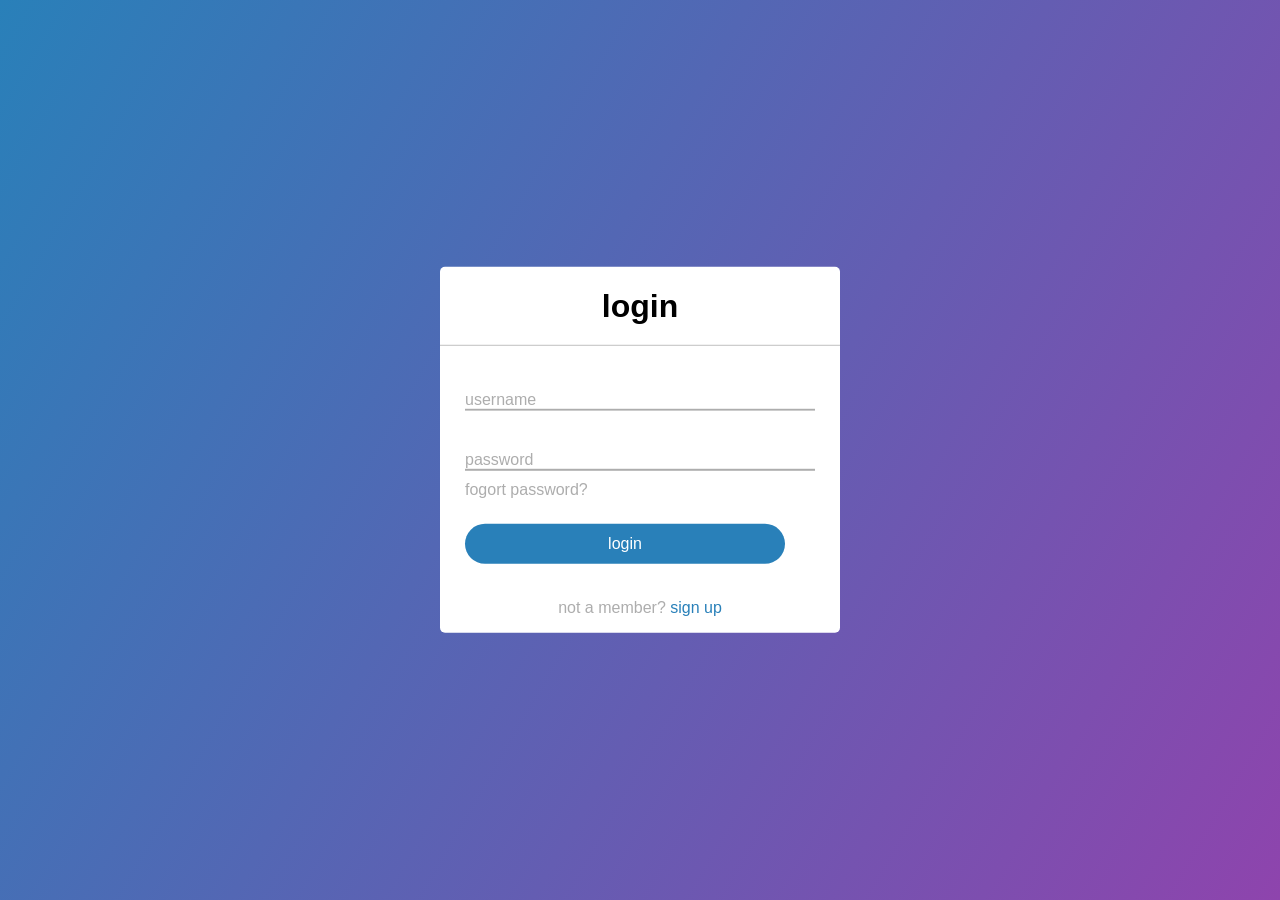
==== index.html @ bed3e4ce "this is my youtube clone project" ====
<html lang="en">
<head>
    <meta charset="UTF-8">
    <meta http-equiv="X-UA-Compatible" content="IE=edge">
    <meta name="viewport" content="width=device-width, initial-scale=1.0">
    <title>Document</title>
    <link rel="stylesheet" href="style.css">
</head>
<body>
    <div class="center">
        <form>
            <h1>login</h1>
            <div class="input-type">
                <input type="text">
                <label>username</label>
                
            </div>
            <div class="input-type">
                <input type="password">
                <label>password</label>
            </div>
            <div class="pass">
                fogort password?
            </div>
            <div class="log">
            <input type="submit" value="login">
            </div>
            <div class="sign">
                not a member?  <a href="#">sign up</a>
            </div>
        </form>

    </div>

    
</body>
</html>
---- style.css ----
body {
    margin: 0;
    padding: 0;
    font-family: sans-serif;
    background: linear-gradient(120deg,#2980b9,#8e44ad);

 }
 .center{
    position:absolute;
    top: 50%;
    left: 50%;
    transform: translate(-50%,-50%);
    width: 400px;
    background-color: white;
    border-radius: 5px;
 }
 .center h1 {
    text-align: center;
    padding-bottom:20px;
    margin-bottom: 5px;
    border-bottom: 1px solid silver;
 }
 form .input-type{
    margin:0 25px ;
    border-bottom:2px solid #adadad ;
 }
.input-type input{
    height:40px;
    width:100%;
    font-size:16px;
    outline:none;
    border:none;

}
 .input-type label{
    color: #adadad;
}
.pass{
    margin:10px 25px 0 25px;
    color:#adadad;


}
.pass:hover {
    text-decoration: underline;

}
input[type="submit"] {
   width: 80%;
   margin: 25px ;
   height: 40px;
   border-radius: 20px;
   border: none;
   font-size: 16px;
   color: white;
   background-color: #2980b9;
}
.sign{
   margin: 10px 25px 0 25px;
   color: #adadad;
   text-decoration: none;  
   text-align: center;

}
.sign a {
   text-decoration: none;
   color: #2980b9;
}
.sign a:hover{
   text-decoration: underline;
   
}
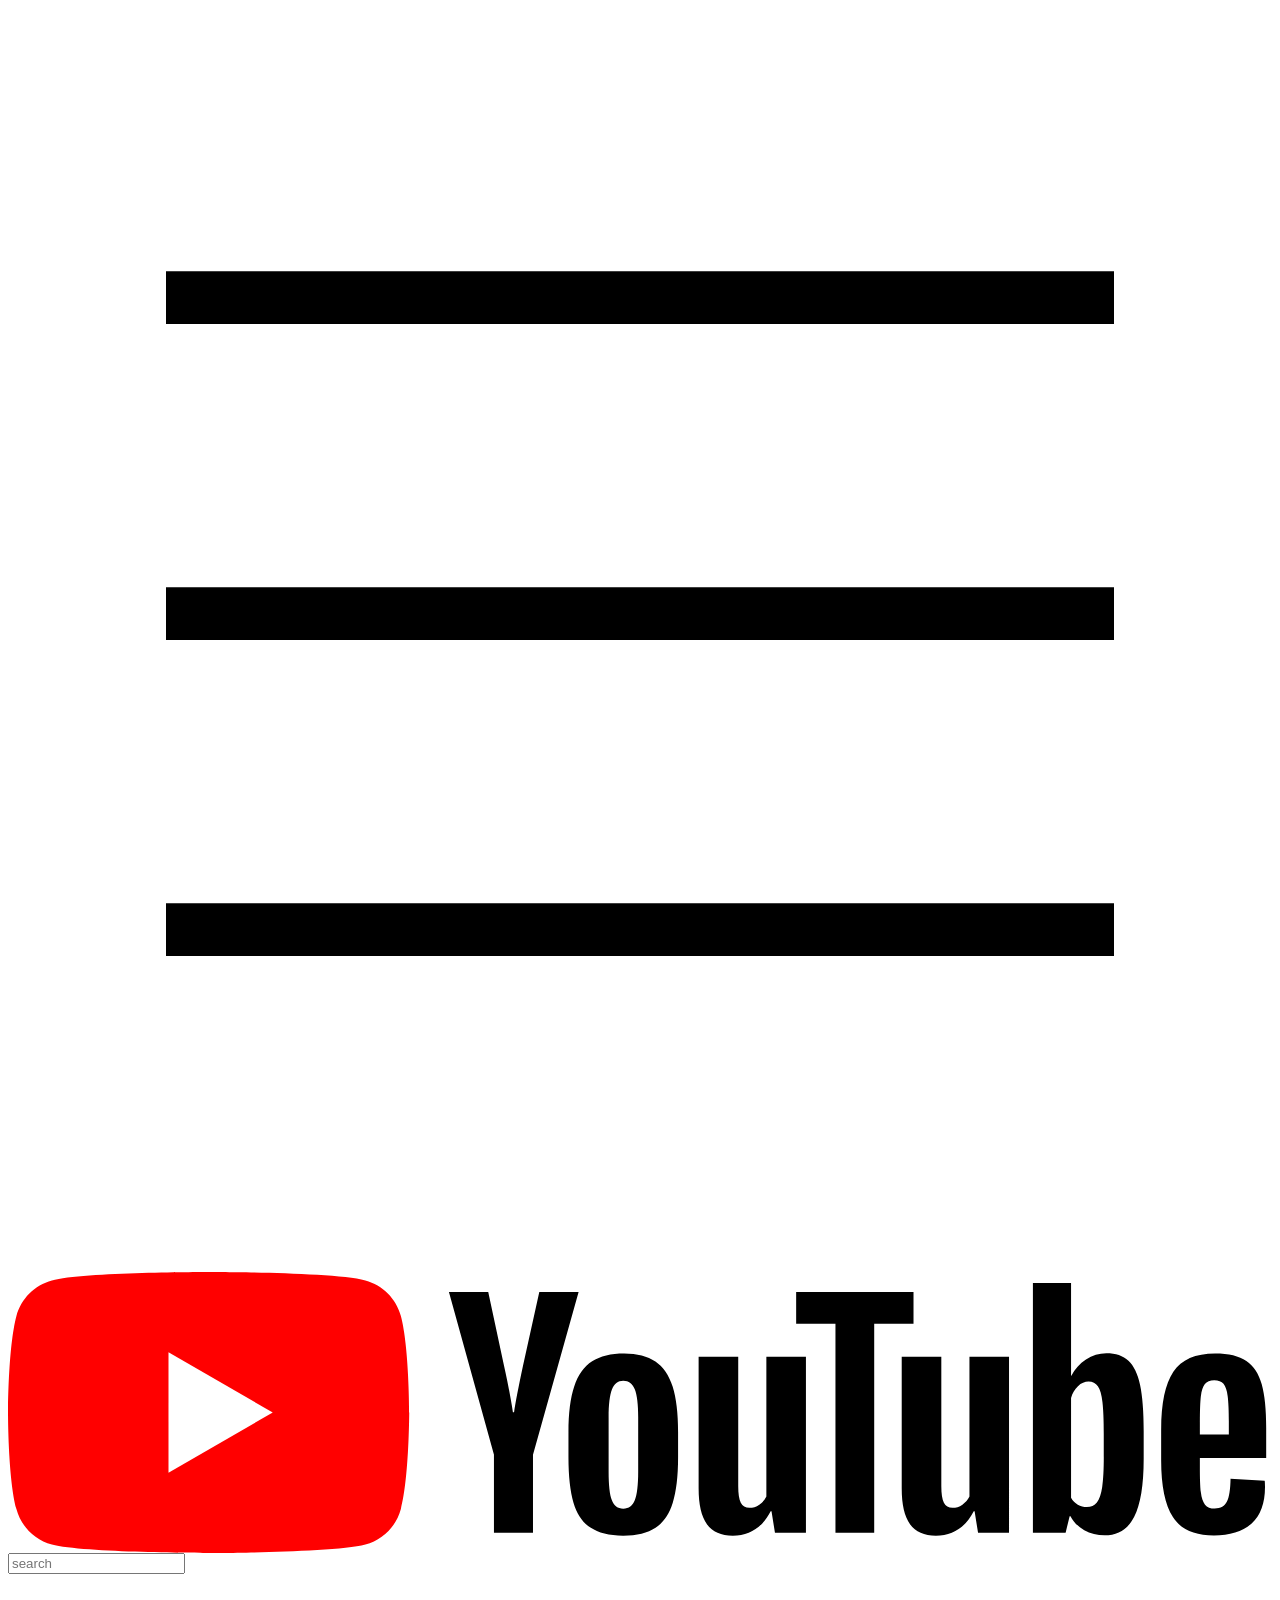
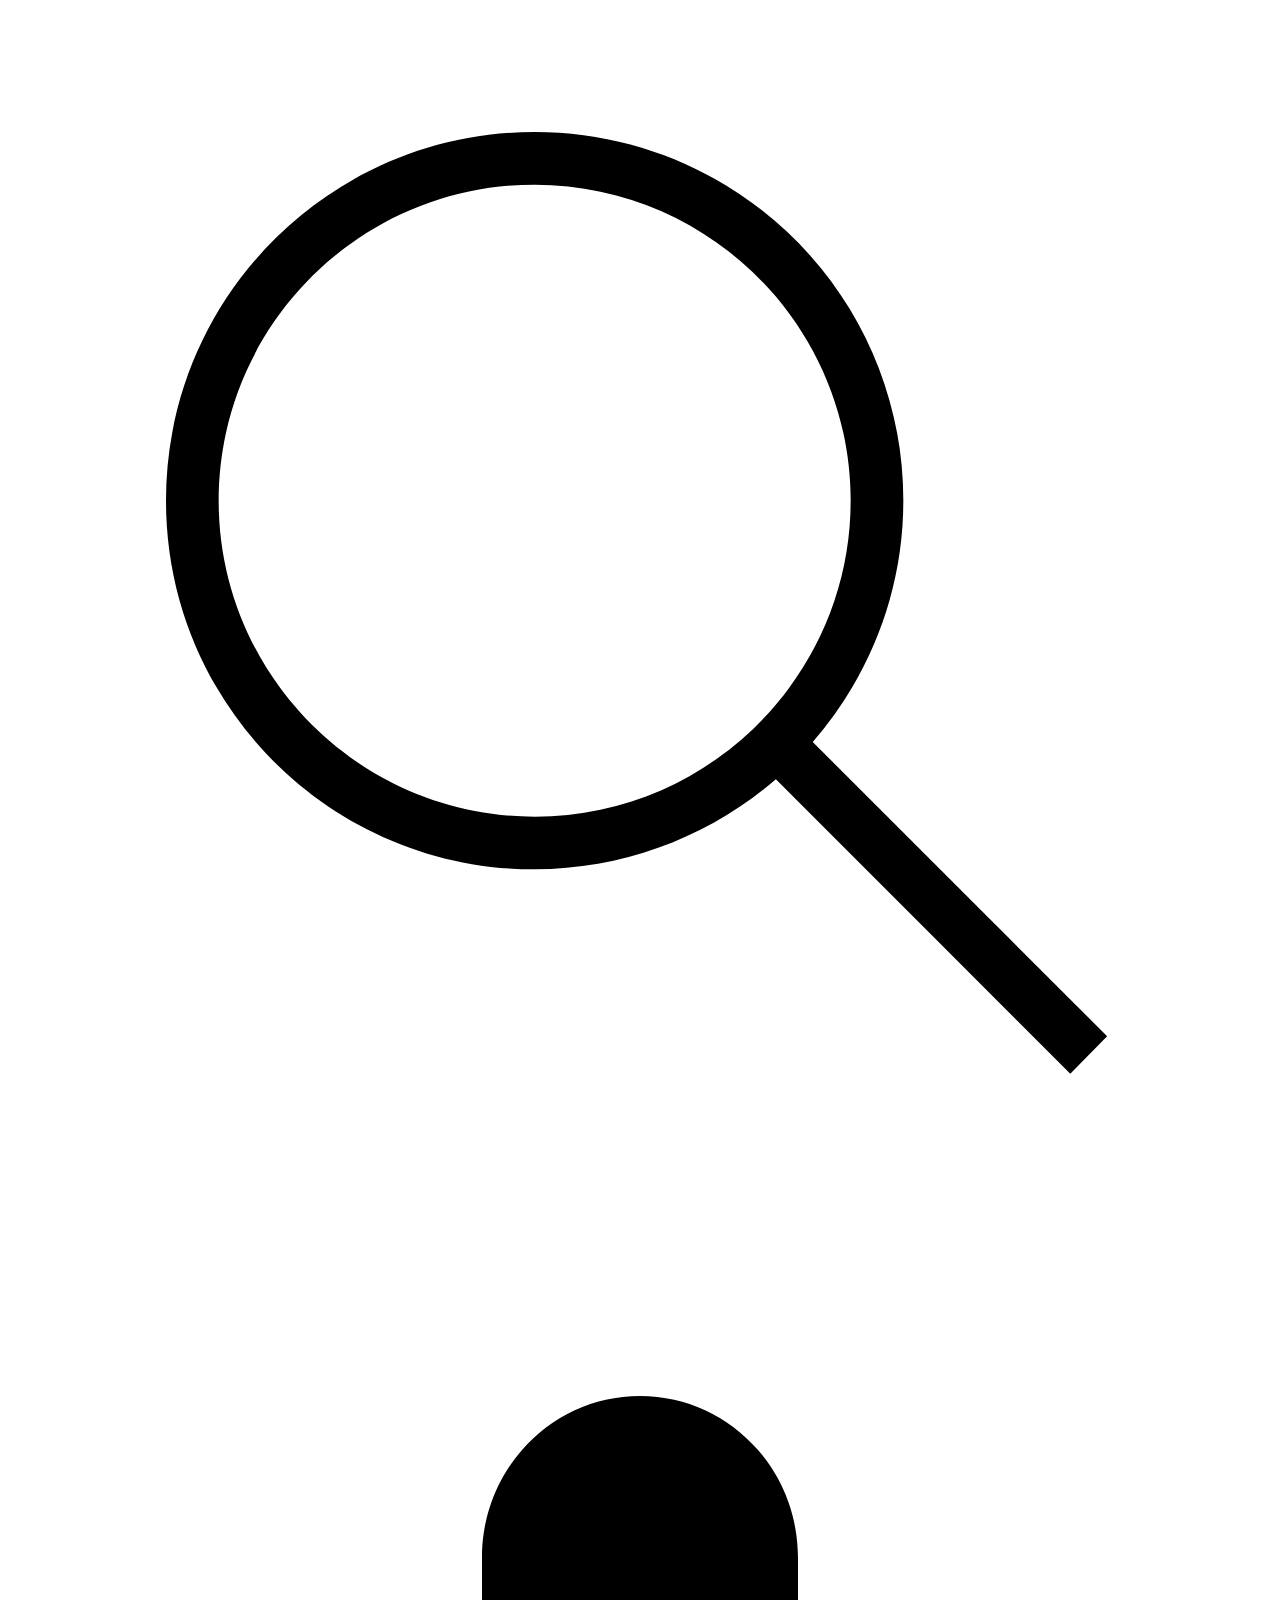
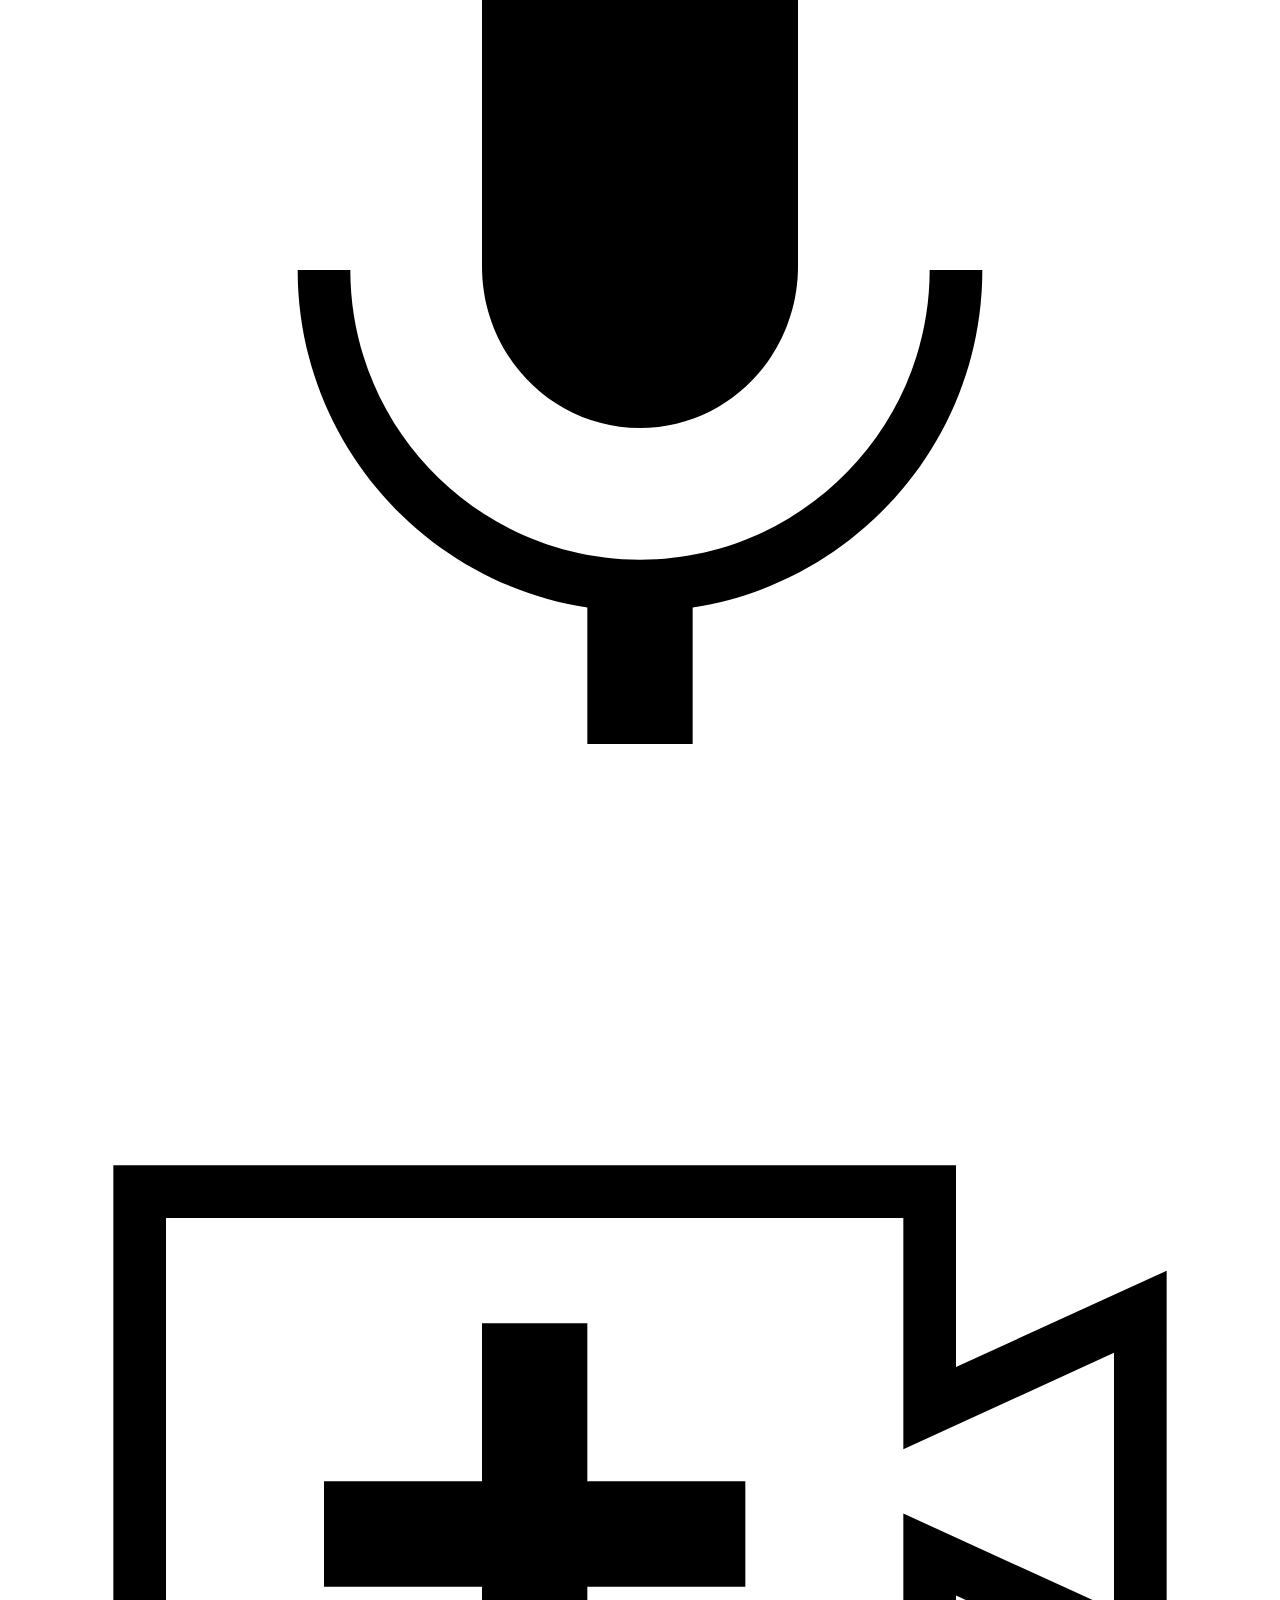
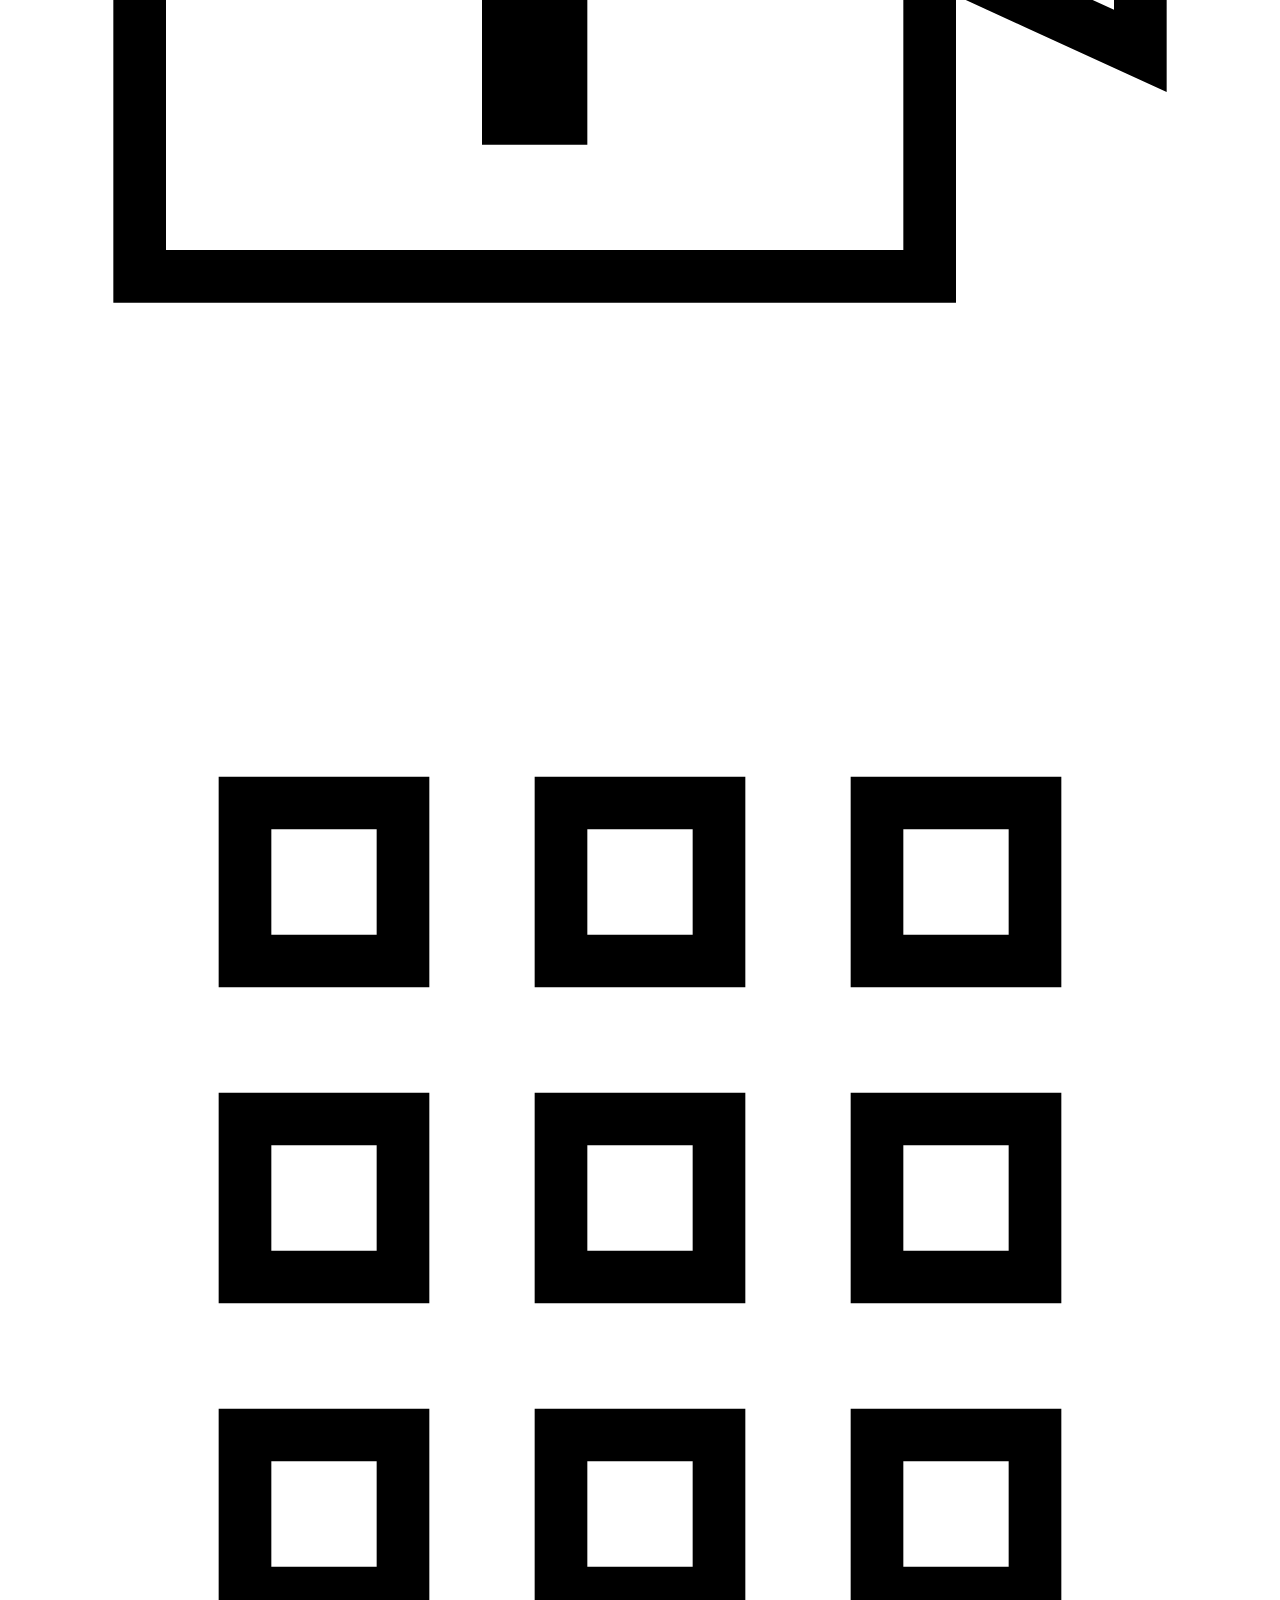
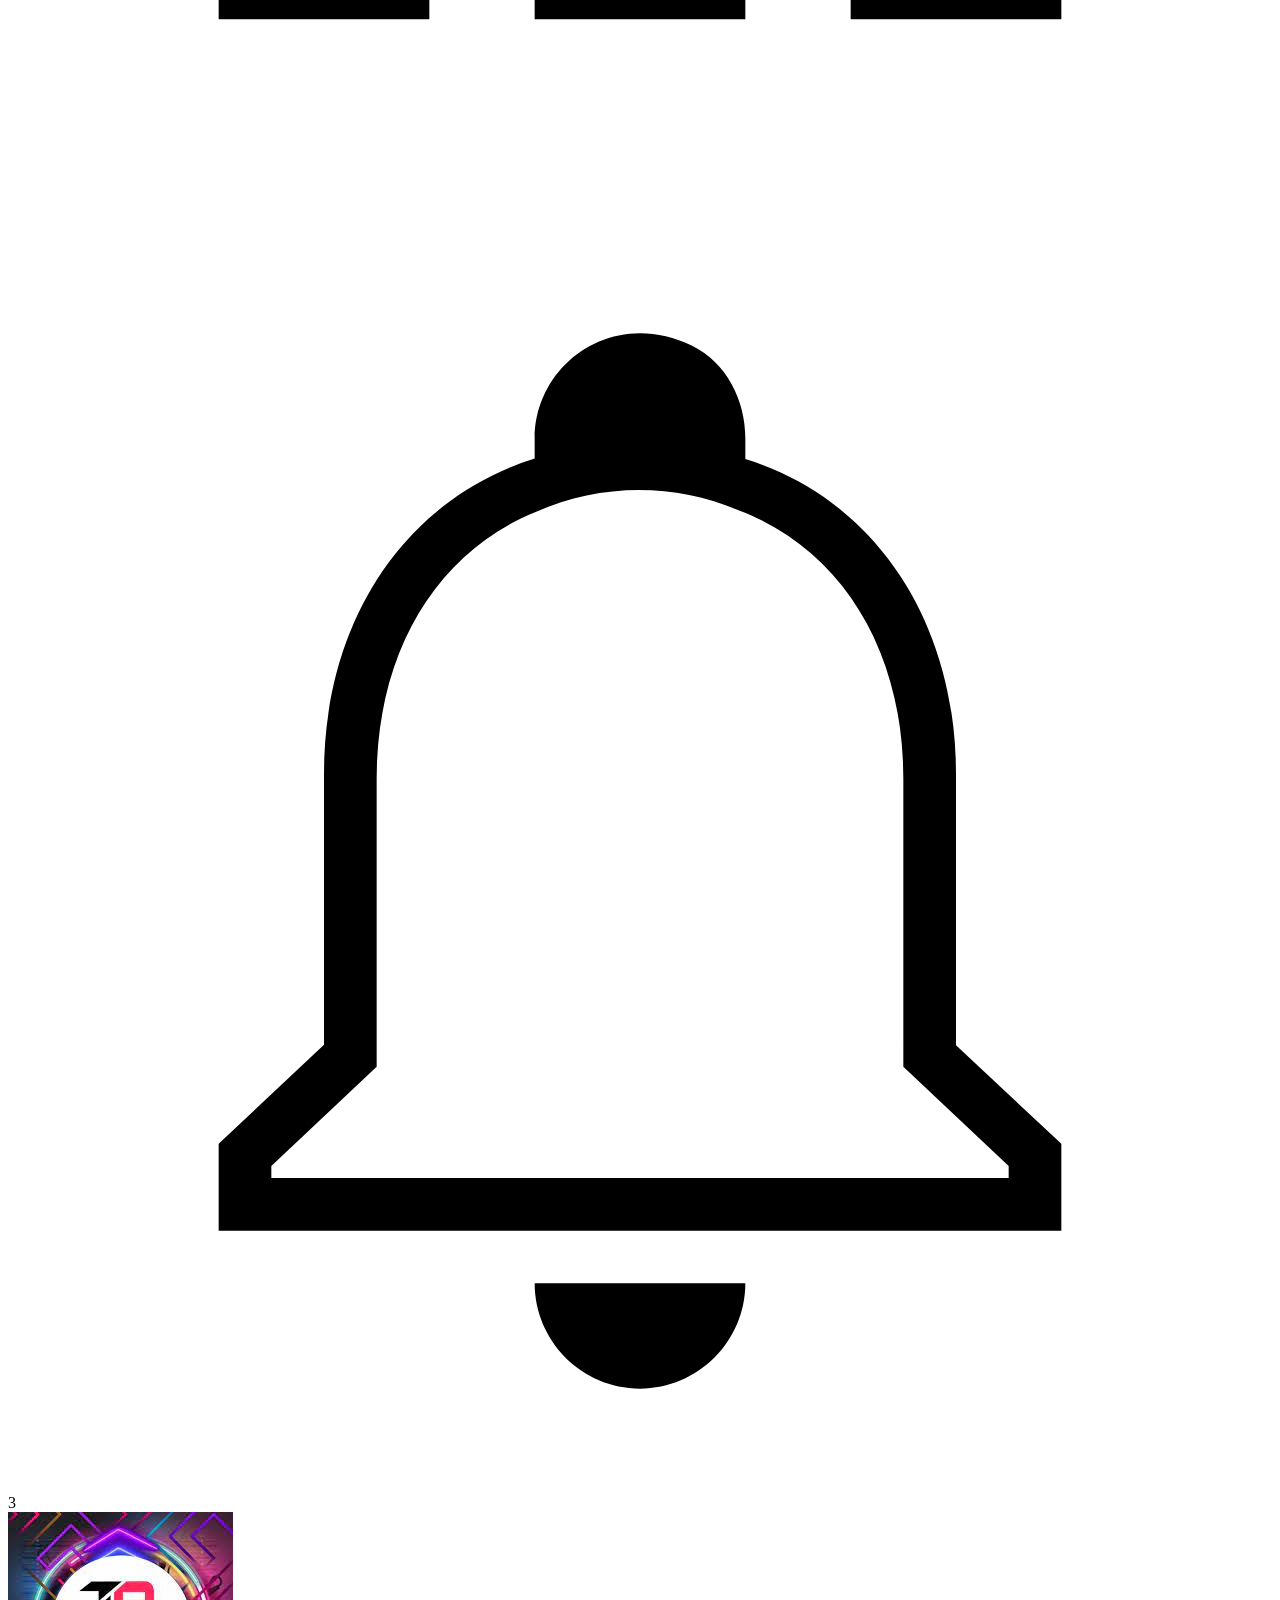
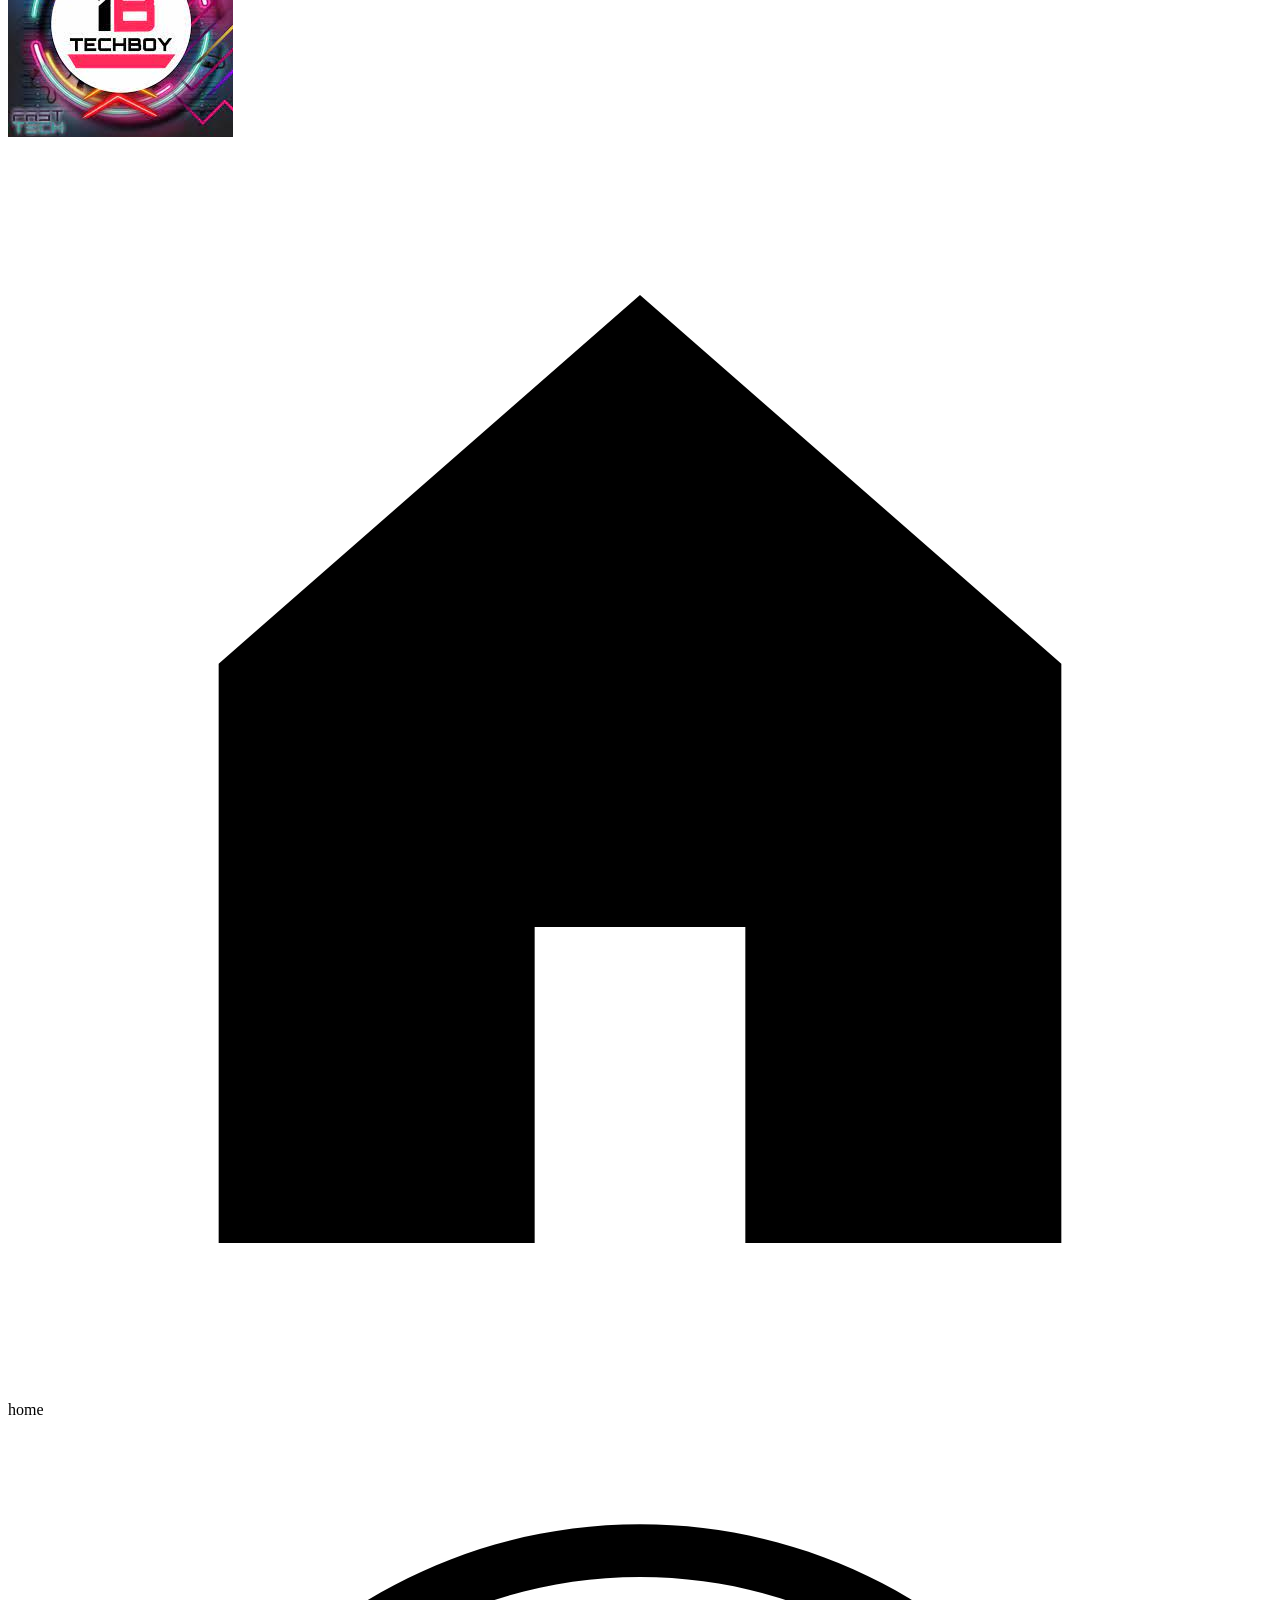
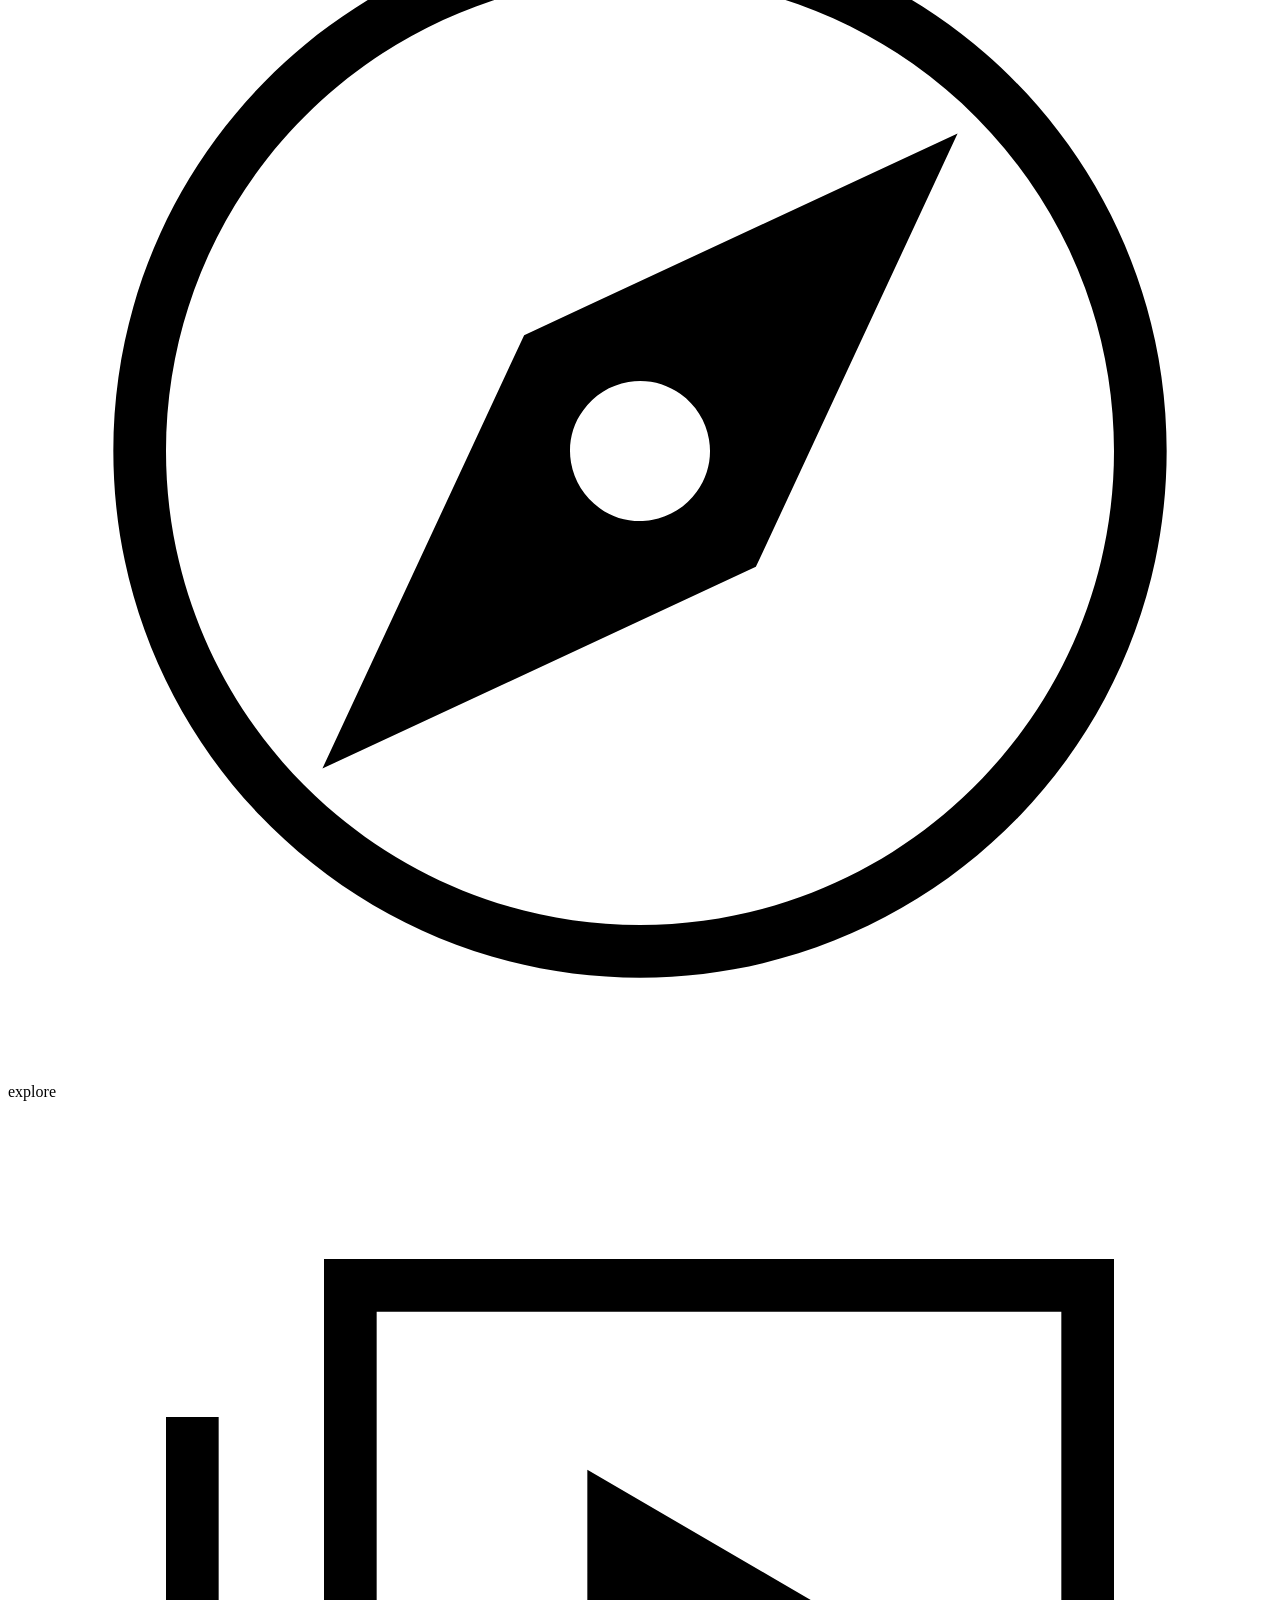
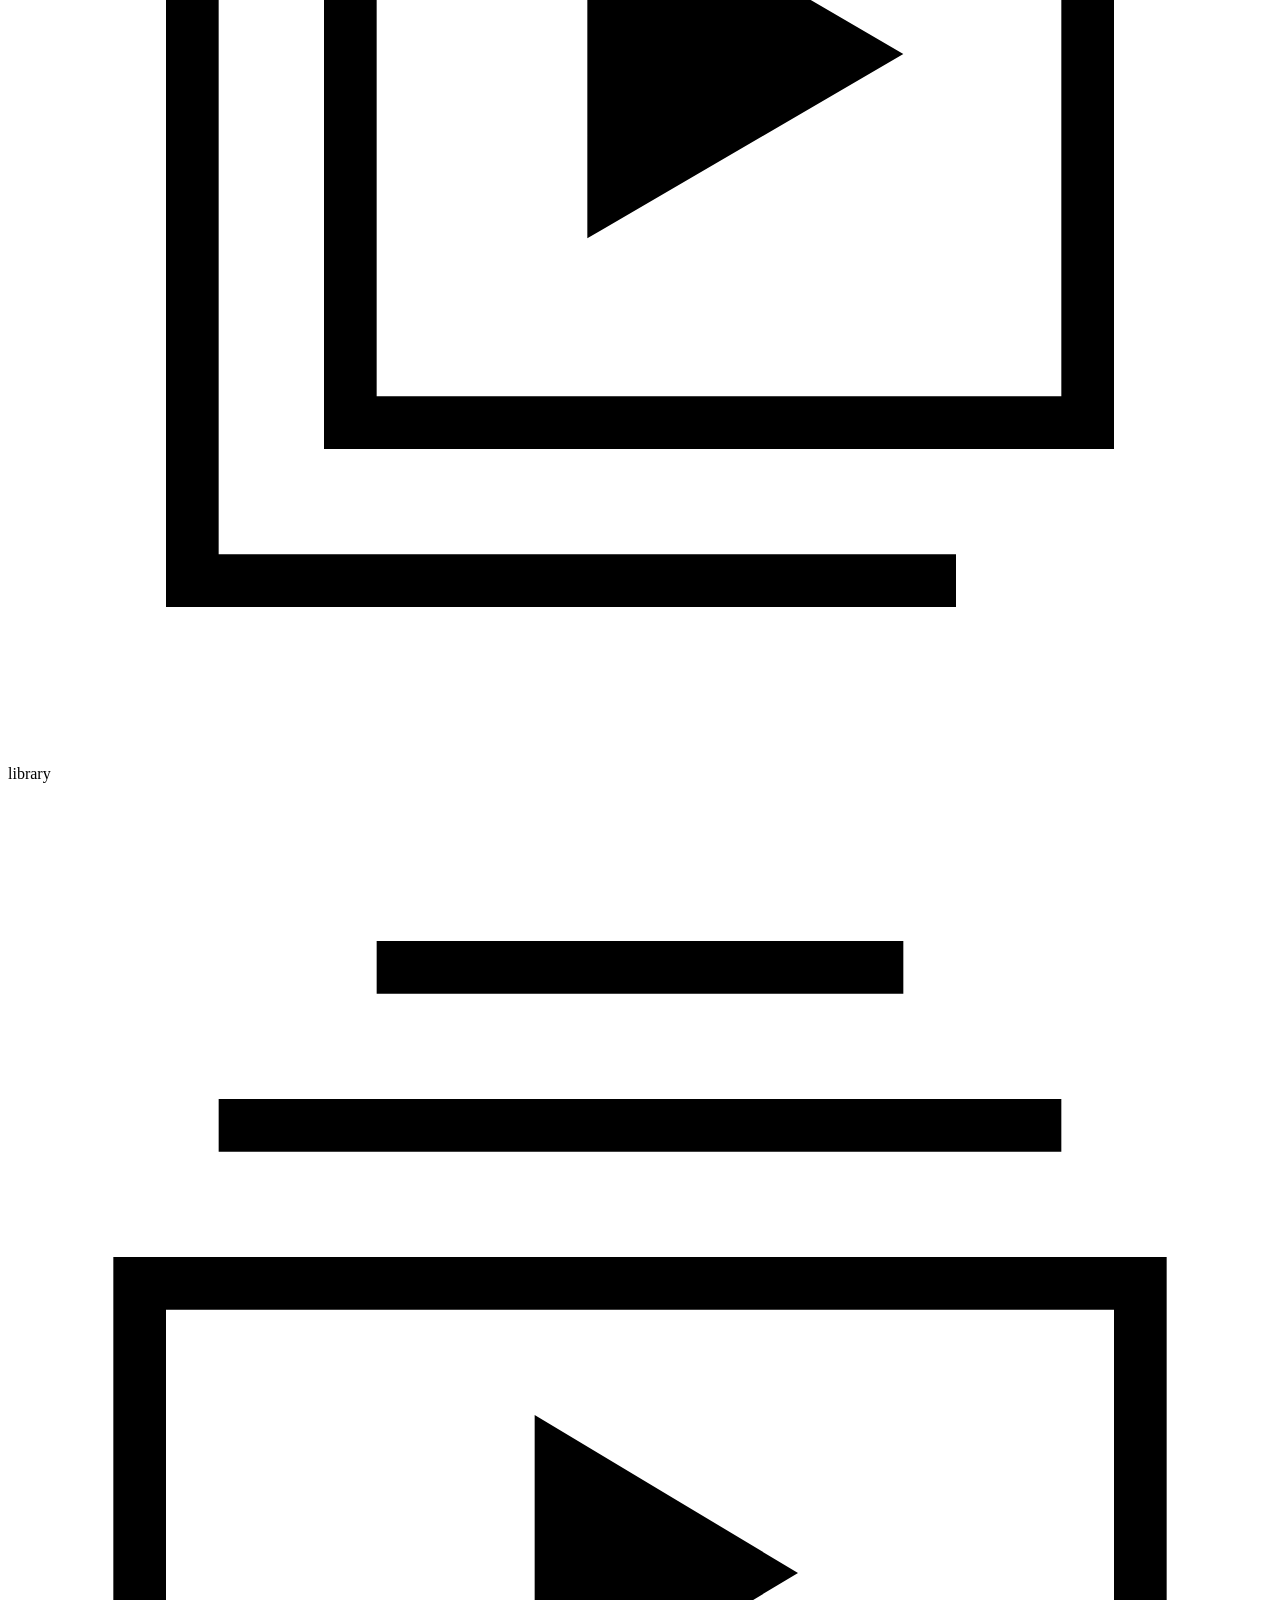
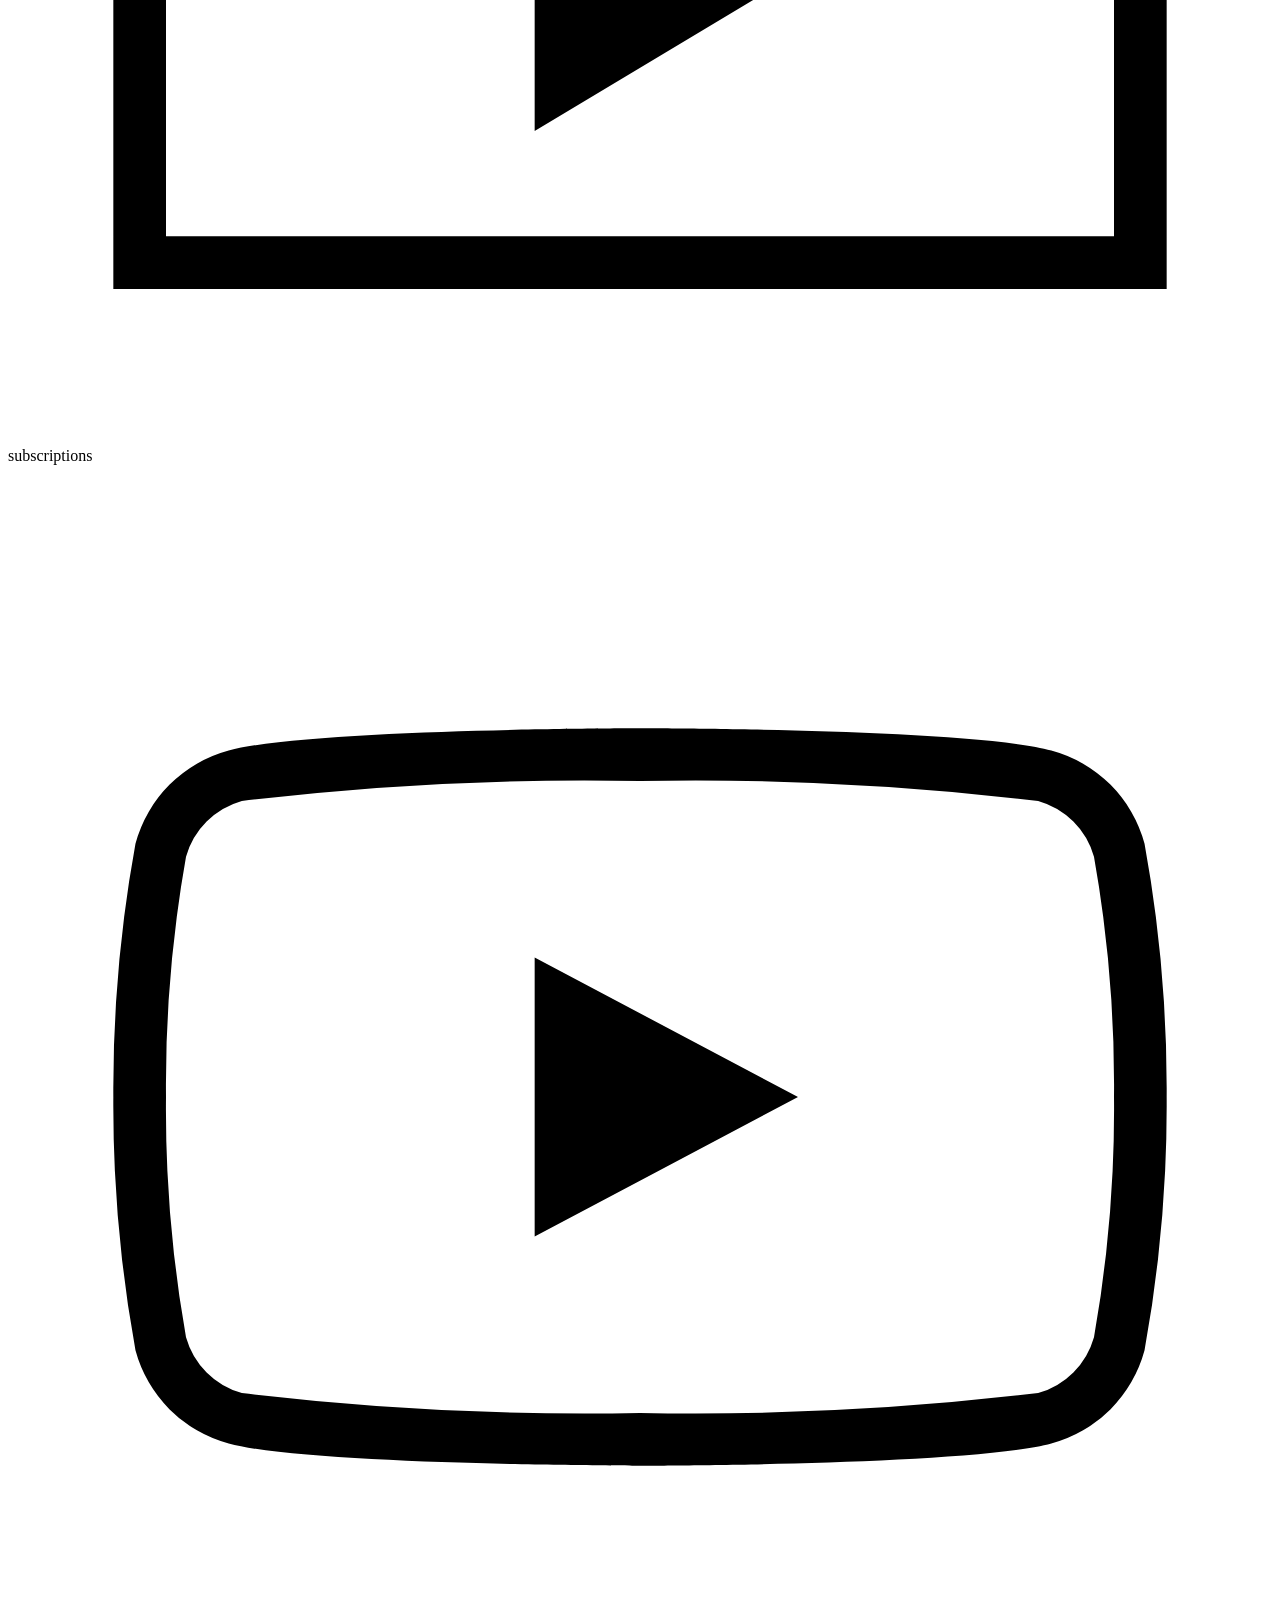
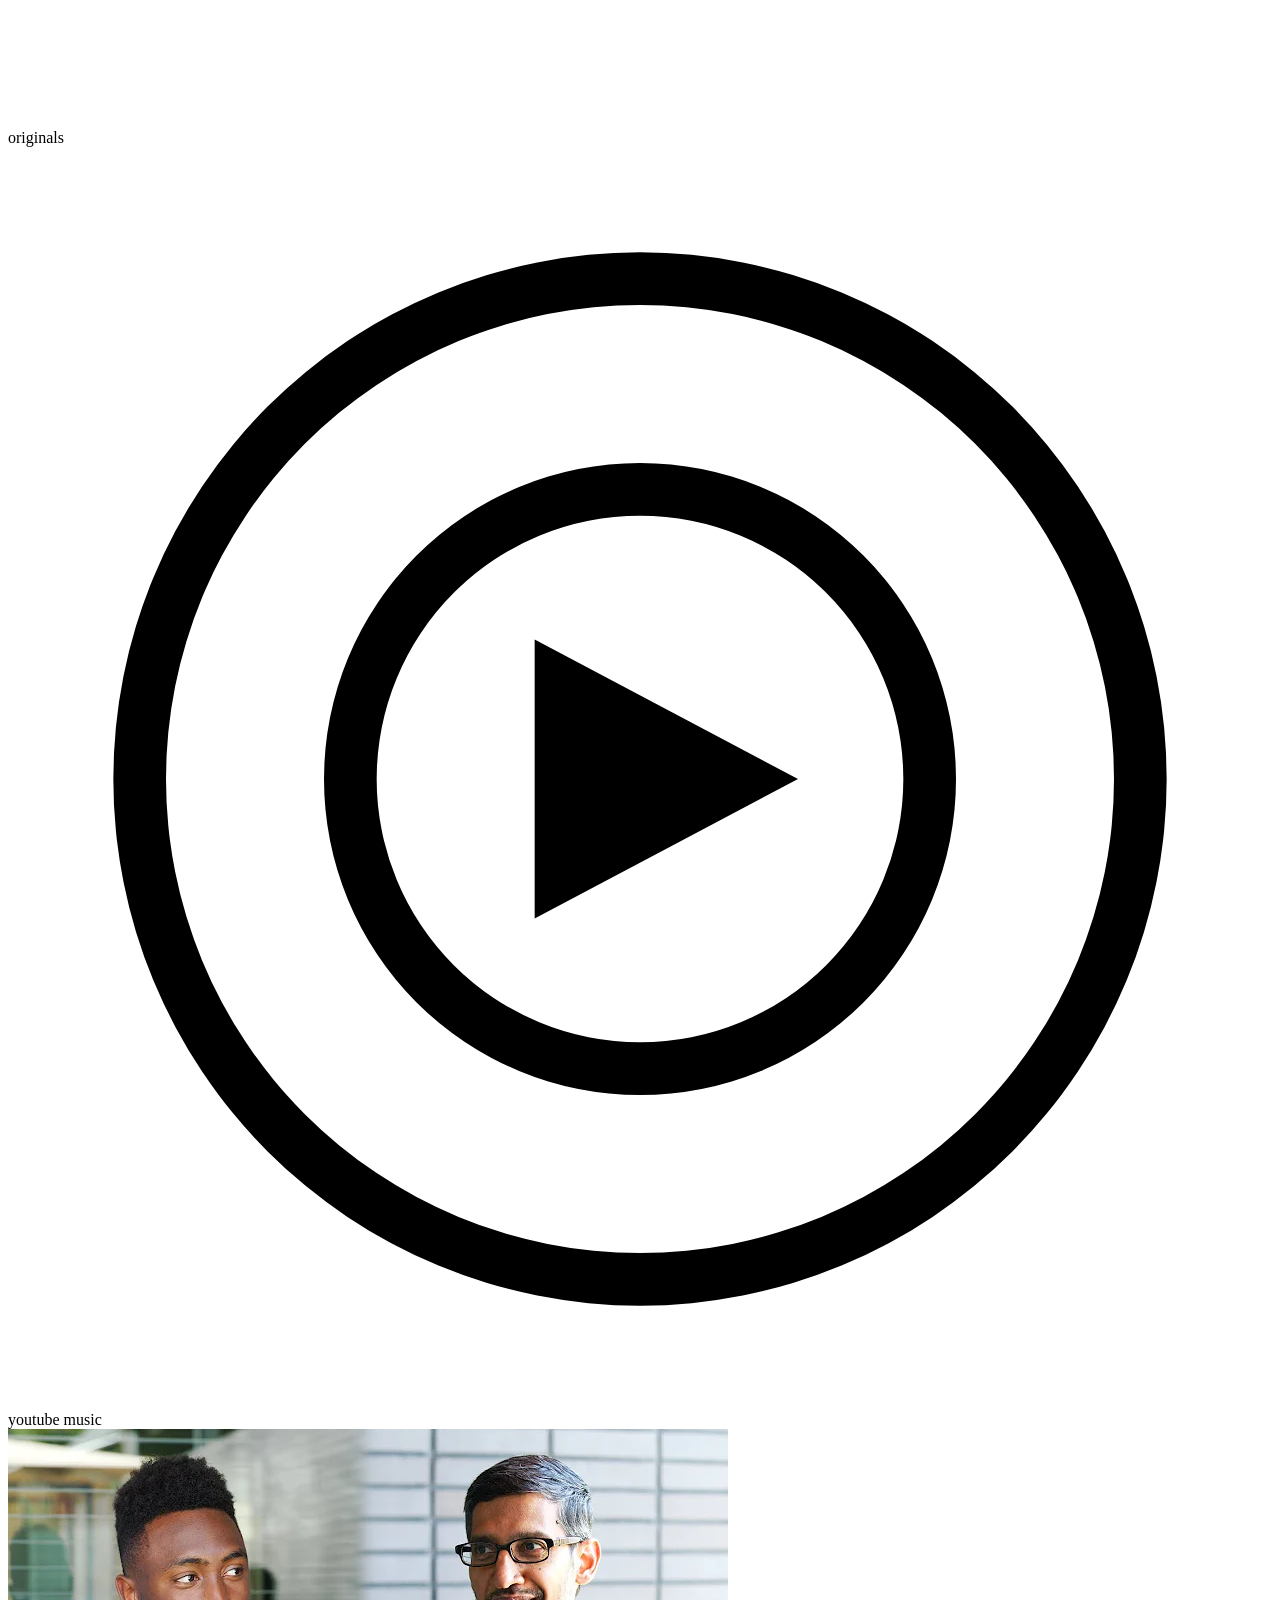
==== commit 4951141b: "moved all the images and icons into their repective folders" ====
--- a/index.html
+++ b/index.html
@@ -3,35 +3,174 @@
     <meta charset="UTF-8">
     <meta http-equiv="X-UA-Compatible" content="IE=edge">
     <meta name="viewport" content="width=device-width, initial-scale=1.0">
-    <title>Document</title>
-    <link rel="stylesheet" href="style.css">
+    <title>Youtube clone</title>
+    <link rel="stylesheet" href="youtube.css">
 </head>
 <body>
-    <div class="center">
-        <form>
-            <h1>login</h1>
-            <div class="input-type">
-                <input type="text">
-                <label>username</label>
+    <!--this is the header-->
+    <div class="header">
+        <div class="left-section">
+            <img src="hamburger-menu.svg" class="menu">
+            <img src="youtube-logo.svg"  class="logo">
+        </div>
+        <div class="middle-section">
+            <input class="search-bar" type="text" placeholder="search">
+            <img class="src-icon" src="search.svg" >
+            <img src="voice-search-icon.svg" class="voice-button">
+
+        </div>
+        <div class="right-section">
+            <img src="upload.svg" class="upload">
+            
+            <img src="youtube-apps.svg" class="menu-2">
+            <div class="note">
+            <img src="notifications.svg" class="notification">
+            <div class="notification-2 ">
+                 3 
+            </div>
+            </div>
+            <img src="tech 4.jfif" class="profile-pic-2">
+        </div>
+    </div>
+    <div class="side-bar">
+ 
+        <div class="icons">
+            <img class="icon" src="home.svg">
+            home
+        </div>
+        <div class="icons">
+            <img class="icon" src="explore.svg">
+            explore
+        </div>
+        <div class="icons">
+            <img class="icon" src="library.svg">
+            library
+        </div>
+        <div class="icons">
+            <img class="icon" src="subscriptions.svg">
+            subscriptions
+        </div>
+        <div class="icons">
+            <img class="icon" src="originals.svg">
+            originals
+        </div>
+        <div class="icons">
+            <img class="icon" src="youtube-music.svg">
+            youtube music
+        </div>
+  
+    </div>
+    <div class="box">
+        <div class="container">
+            <div class="image">
+               <img class="pic" src="thumbnail-1.webp" > 
+                    <div class="time-stamp">
+                        14:20
+                    </div>
+            </div>        
+            <div class="container-2">
+                <img class="profile-pic" src="channel-1.jpeg">
+                
+                <div class="video-stats">
+                    <p> <strong>talking tech and AI with google ceo sundar picha</strong> </p>
+                    <p>marquees brownlie</p>
+                    <p>3.4m views 6 months ago</p>
+                </div>
+            </div>
+        </div>
+        <div class="container">
+            <div class="image">
+                <img class="pic" src="thumbnail-2.webp" > 
+                <div class="time-stamp">
+                    12:02
+                </div> 
                 
             </div>
-            <div class="input-type">
-                <input type="password">
-                <label>password</label>
+            <div class="container-2">
+                <img class="profile-pic" src="channel-2.jpeg" >
+                   
+                <div class="video-stats">
+                    <p> <strong>Try not to lauph challenge #9</strong> </p>
+                    <p>markplier</p>
+                    <p>19m views 3 years ago</p>
+                </div>
             </div>
-            <div class="pass">
-                fogort password?
+        </div>
+        <div class="container">
+            <div class="image">
+                <img class="pic" src="thumbnail-3.webp" > 
+                <div class="time-stamp">
+                    09:32
+                </div>
             </div>
-            <div class="log">
-            <input type="submit" value="login">
+            <div class="container-2">
+                <img class="profile-pic" src="channel-3.jpeg" >
+                
+                <div class="video-stats">
+                    <p> <strong>crazy tiktok moments before DISASTER</strong> </p>
+                    <p>SSSniper wolf </p>
+                    <p>19M views 1 year ago</p>
+                </div>
             </div>
-            <div class="sign">
-                not a member?  <a href="#">sign up</a>
+        </div>
+        <div class="container">
+            <div class="image">
+                <img class="pic" src="thumbnail-4.webp" > 
+                <div class="time-stamp">
+                    30:01
+                </div>
             </div>
-        </form>
+            <div class="container-2">
+                <img class="profile-pic" src="channel-4.jpeg" >
+ 
+            
+                <div class="video-stats">
+                    <p> <strong>talking tech and AI with google ceo sundar picha</strong> </p>
+                    <p>marquees brownlie</p>
+                    <p>3.4m views 6 months ago</p>
+                </div>
+            </div>
+        </div>
+        <div class="container">
+            <div class="image">
+                <img class="pic" src="thumbnail-5.webp" > 
+                <div class="time-stamp">
+                    50:11
+                </div>
+ 
+            </div>
+            <div class="container-2">
+ 
+                <img class="profile-pic" src="channel-5.jpeg">
 
+
+                <div class="video-stats">
+                    <p> <strong>talking tech and AI with google ceo sundar picha</strong> </p>
+                    <p>marquees brownlie</p>
+                    <p>3.4m views 6 months ago</p>
+                </div>
+            </div>
+        </div>
+        <div class="container">
+            <div class="image">
+                <img class="pic" src="thumbnail-6.webp" > 
+                <div class="time-stamp">
+                    24:51
+                </div>
+ 
+            </div>
+            <div class="container-2">
+
+                <img class="profile-pic" src="channel-6.jpeg" >
+
+
+                <div class="video-stats">
+                    <p> <strong>talking tech and AI with google ceo sundar picha</strong> </p>
+                    <p>marquees brownlie</p>
+                    <p>3.4m views 6 months ago</p>
+                </div>
+            </div>
+        </div>
     </div>
-
-    
 </body>
 </html>
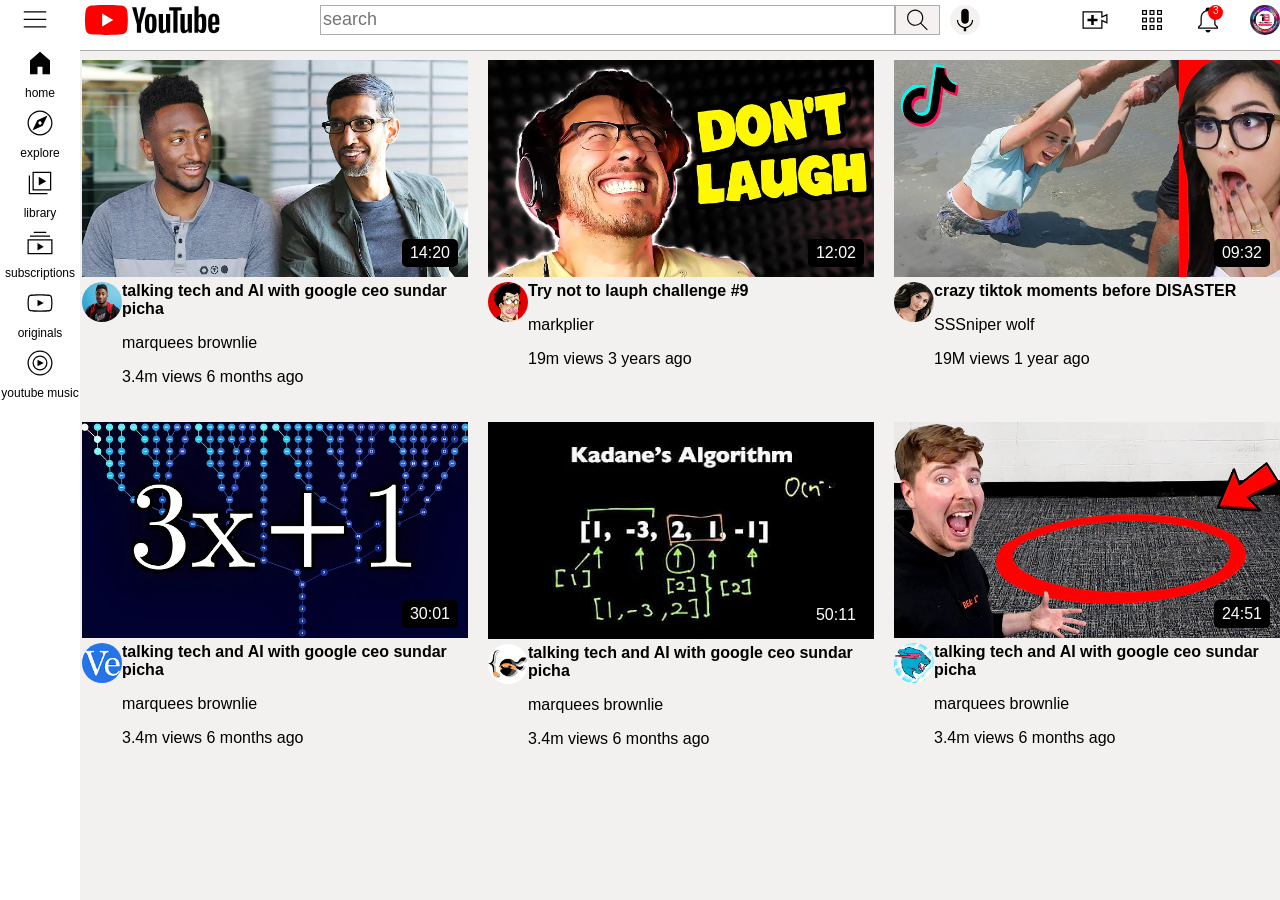
==== commit aa515b85: "fixed a bug on line 7 on the index.html file" ====
--- a/index.html
+++ b/index.html
@@ -4,7 +4,7 @@
     <meta http-equiv="X-UA-Compatible" content="IE=edge">
     <meta name="viewport" content="width=device-width, initial-scale=1.0">
     <title>Youtube clone</title>
-    <link rel="stylesheet" href="youtube.css">
+    <link rel="stylesheet" href="style.css">
 </head>
 <body>
     <!--this is the header-->
--- a/style.css
+++ b/style.css
@@ -0,0 +1,189 @@
+body{
+    font-family: sans-serif;
+    margin:0;
+    padding: 60px 0 0 82px;
+    background-color: rgb(243, 240, 240);
+
+} 
+.header{
+    display: flex;
+    position: fixed;
+    top: 0;
+    right: 0;
+    left: 0;
+    justify-content: space-between;
+    margin: 0 0 10px 0;
+    background-color: white;
+    height: 50px;
+    border-bottom: 1px solid #adadad ;
+    z-index: 100;
+}
+.left-section{
+    width: 200px;
+    display: flex;
+    justify-content: space-between;
+    align-items: center;
+    height: 40px;
+    margin: 0 0 0 20px;
+}
+.menu{
+    height: 30px;
+
+}
+.logo{
+    height: 30px;
+}
+
+.middle-section{
+    display: flex;
+    flex: 1;
+    align-items: center;
+    width: 500px;
+    height: 40px;
+    margin: 0 100px 0 100px;
+}
+.search-bar{
+    width: 100%;
+    outline: none;
+    border: 1px solid #adadad;
+    height: 30px;
+
+}
+.search-bar::placeholder{
+    font-size: 18px;
+}
+.src-icon{
+    border: 1px solid #adadad;
+    width: 50px;
+    background-color: rgb(245, 241, 241);
+    height: 28px;
+    border: 1px solid #adadad;
+}
+.voice-button{
+    background: rgb(245, 241, 241);
+    margin: 0 0 0 10px;
+    border-radius: 20px;
+    height: 30px;
+    
+}
+.right-section{
+    width: 200px;
+    height: 40px;
+    display: flex;
+    align-items: center;
+    justify-content: space-between;
+
+}
+.upload{
+    height: 30px;
+
+}
+.menu-2{
+    height: 30px;
+}
+.note{
+    position: relative;
+}
+.notification{
+    height: 30px;
+  
+}
+.notification-2{
+    position: absolute;
+    top: 0;
+    right: 0;
+    background-color: red;
+    width:15px;
+    height: 15px;
+    border-radius: 7.5px;
+    font-size: 10px;
+    display: flex;
+    align-content: center;
+    justify-content: space-around;
+    color: white;
+
+}
+
+
+
+
+
+   
+.profile-pic-2{
+    height: 30px;
+    border-radius: 15px;
+}
+.side-bar{
+    /*
+    
+    justify-content: space-between;
+    */
+    flex-direction: column;
+    display: flex;
+    align-content: center;
+    position: fixed;
+    top: 44;
+    bottom: 0px;
+    left: 0px;
+    width: 80px; 
+    z-index: 200;
+    background-color: white;
+                                                                                                       
+}
+.icons{
+    height: 60px;
+    display: flex;
+    align-items: center;
+    justify-content: space-around;
+    flex-direction: column;
+    font-size: 12px;
+
+}
+.icon{
+    height: 30px;
+}
+
+.pic{
+    z-index: 200;
+    width: 100%;
+    
+    
+}
+.image{
+    position: relative;
+}
+
+.time-stamp{
+    position: absolute;
+    bottom: 10px;
+    right: 10px;
+    background-color: black;
+    z-index: 250;
+    color: white;
+    padding: 5px 8px;
+    border-radius: 5px;
+    
+
+}
+.video-stats p {
+    
+    margin-top: 0;
+}
+.box{
+    display:grid;
+    grid-template-columns:  1fr 1fr 1fr;  
+    row-gap: 20px;
+    column-gap: 20px;
+
+}
+.profile-pic{
+    width: 40px;
+    height: 40px;
+    border-radius: 20px;
+    
+}
+.container-2{
+    display: grid;
+    grid-template-columns: 40px 1fr;
+    margin-top: 5px;
+}
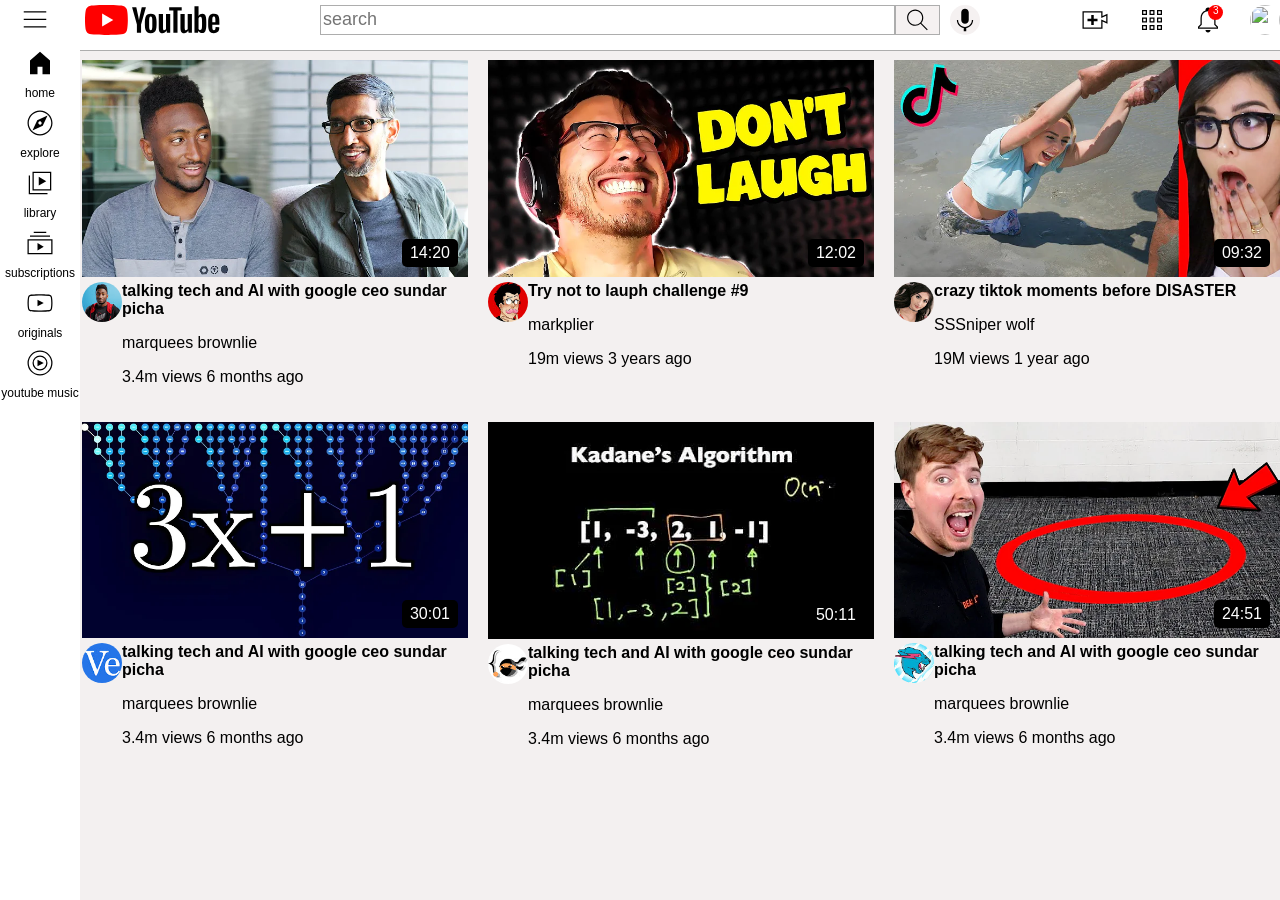
==== commit 9c839999: "fixed images file path bug" ====
--- a/index.html
+++ b/index.html
@@ -10,52 +10,52 @@
     <!--this is the header-->
     <div class="header">
         <div class="left-section">
-            <img src="hamburger-menu.svg" class="menu">
-            <img src="youtube-logo.svg"  class="logo">
+            <img src="./icons/hamburger-menu.svg" class="menu">
+            <img src="./icons/youtube-logo.svg"  class="logo">
         </div>
         <div class="middle-section">
             <input class="search-bar" type="text" placeholder="search">
-            <img class="src-icon" src="search.svg" >
-            <img src="voice-search-icon.svg" class="voice-button">
+            <img class="src-icon" src="./icons/search.svg" >
+            <img src="./icons/voice-search-icon.svg" class="voice-button">
 
         </div>
         <div class="right-section">
-            <img src="upload.svg" class="upload">
+            <img src="./icons/upload.svg" class="upload">
             
-            <img src="youtube-apps.svg" class="menu-2">
+            <img src="./icons/youtube-apps.svg" class="menu-2">
             <div class="note">
-            <img src="notifications.svg" class="notification">
+            <img src="./icons/notifications.svg" class="notification">
             <div class="notification-2 ">
                  3 
             </div>
             </div>
-            <img src="tech 4.jfif" class="profile-pic-2">
+            <img src="./images/tech 4.jfif 4.jfif" class="profile-pic-2">
         </div>
     </div>
     <div class="side-bar">
  
         <div class="icons">
-            <img class="icon" src="home.svg">
+            <img class="icon" src="./icons/home.svg">
             home
         </div>
         <div class="icons">
-            <img class="icon" src="explore.svg">
+            <img class="icon" src="./icons/explore.svg">
             explore
         </div>
         <div class="icons">
-            <img class="icon" src="library.svg">
+            <img class="icon" src="./icons/library.svg">
             library
         </div>
         <div class="icons">
-            <img class="icon" src="subscriptions.svg">
+            <img class="icon" src="./icons/subscriptions.svg">
             subscriptions
         </div>
         <div class="icons">
-            <img class="icon" src="originals.svg">
+            <img class="icon" src="./icons/originals.svg">
             originals
         </div>
         <div class="icons">
-            <img class="icon" src="youtube-music.svg">
+            <img class="icon" src="./icons/youtube-music.svg">
             youtube music
         </div>
   
@@ -63,13 +63,13 @@
     <div class="box">
         <div class="container">
             <div class="image">
-               <img class="pic" src="thumbnail-1.webp" > 
+               <img class="pic" src="./images/thumbnail-1.webp" > 
                     <div class="time-stamp">
                         14:20
                     </div>
             </div>        
             <div class="container-2">
-                <img class="profile-pic" src="channel-1.jpeg">
+                <img class="profile-pic" src="./images/channel-1.jpeg">
                 
                 <div class="video-stats">
                     <p> <strong>talking tech and AI with google ceo sundar picha</strong> </p>
@@ -80,14 +80,14 @@
         </div>
         <div class="container">
             <div class="image">
-                <img class="pic" src="thumbnail-2.webp" > 
+                <img class="pic" src="./images/thumbnail-2.webp" > 
                 <div class="time-stamp">
                     12:02
                 </div> 
                 
             </div>
             <div class="container-2">
-                <img class="profile-pic" src="channel-2.jpeg" >
+                <img class="profile-pic" src="./images/channel-2.jpeg" >
                    
                 <div class="video-stats">
                     <p> <strong>Try not to lauph challenge #9</strong> </p>
@@ -98,13 +98,13 @@
         </div>
         <div class="container">
             <div class="image">
-                <img class="pic" src="thumbnail-3.webp" > 
+                <img class="pic" src="./images/thumbnail-3.webp" > 
                 <div class="time-stamp">
                     09:32
                 </div>
             </div>
             <div class="container-2">
-                <img class="profile-pic" src="channel-3.jpeg" >
+                <img class="profile-pic" src="./images/channel-3.jpeg" >
                 
                 <div class="video-stats">
                     <p> <strong>crazy tiktok moments before DISASTER</strong> </p>
@@ -115,13 +115,13 @@
         </div>
         <div class="container">
             <div class="image">
-                <img class="pic" src="thumbnail-4.webp" > 
+                <img class="pic" src="./images/thumbnail-4.webp" > 
                 <div class="time-stamp">
                     30:01
                 </div>
             </div>
             <div class="container-2">
-                <img class="profile-pic" src="channel-4.jpeg" >
+                <img class="profile-pic" src="./images/channel-4.jpeg" >
  
             
                 <div class="video-stats">
@@ -133,7 +133,7 @@
         </div>
         <div class="container">
             <div class="image">
-                <img class="pic" src="thumbnail-5.webp" > 
+                <img class="pic" src="./images/thumbnail-5.webp" > 
                 <div class="time-stamp">
                     50:11
                 </div>
@@ -141,7 +141,7 @@
             </div>
             <div class="container-2">
  
-                <img class="profile-pic" src="channel-5.jpeg">
+                <img class="profile-pic" src="./images/channel-5.jpeg">
 
 
                 <div class="video-stats">
@@ -153,7 +153,7 @@
         </div>
         <div class="container">
             <div class="image">
-                <img class="pic" src="thumbnail-6.webp" > 
+                <img class="pic" src="./images/thumbnail-6.webp" > 
                 <div class="time-stamp">
                     24:51
                 </div>
@@ -161,7 +161,7 @@
             </div>
             <div class="container-2">
 
-                <img class="profile-pic" src="channel-6.jpeg" >
+                <img class="profile-pic" src="./images/channel-6.jpeg" >
 
 
                 <div class="video-stats">
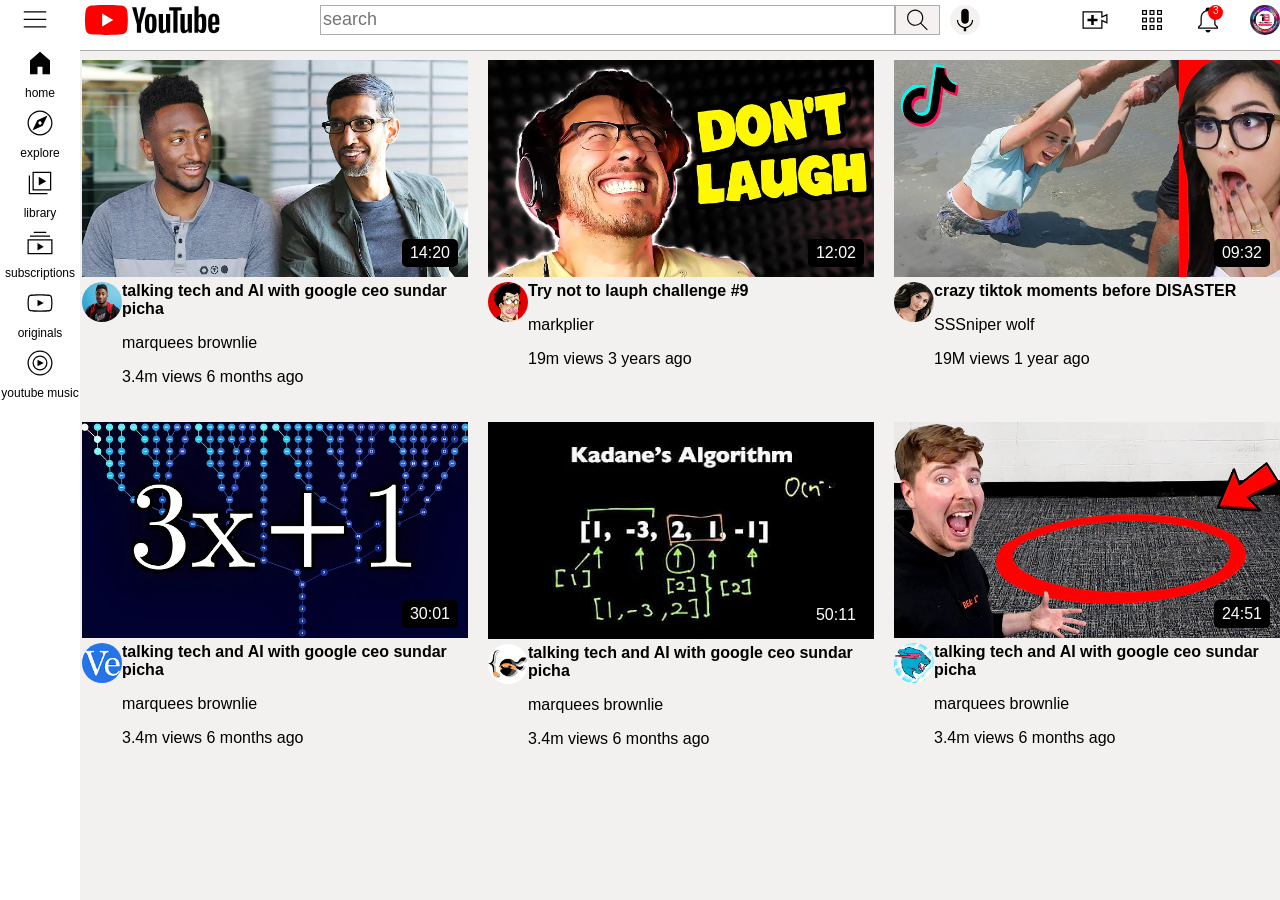
==== commit 16988587: "fixed the profile picture bug" ====
--- a/index.html
+++ b/index.html
@@ -29,7 +29,7 @@
                  3 
             </div>
             </div>
-            <img src="./images/tech 4.jfif 4.jfif" class="profile-pic-2">
+            <img src="./images/tech 4.jfif" class="profile-pic-2">
         </div>
     </div>
     <div class="side-bar">
